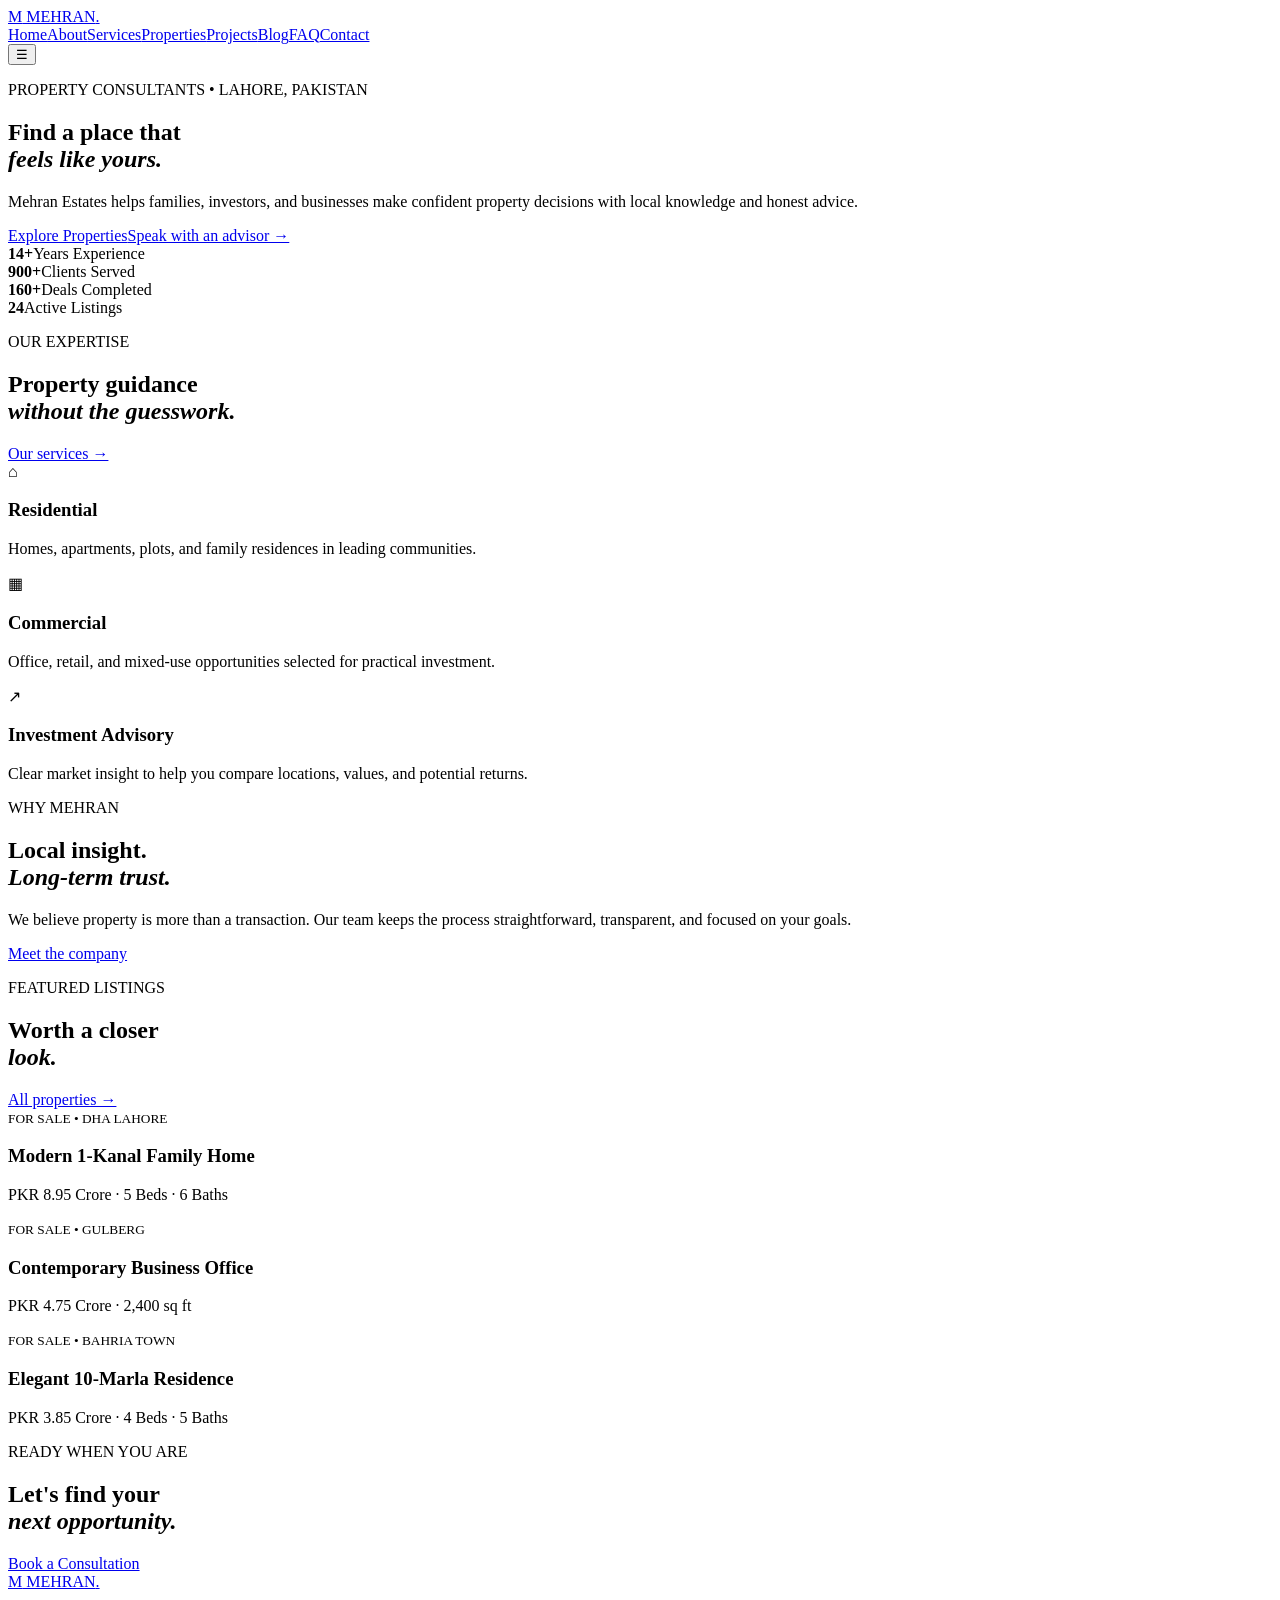
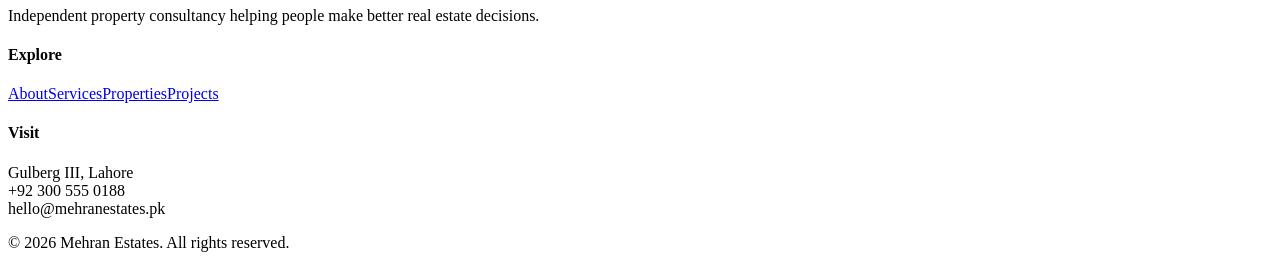
==== index.html @ ab403596 "Add files via upload" ====
<!DOCTYPE html><html lang="en"><head><meta charset="UTF-8"><meta name="viewport" content="width=device-width, initial-scale=1.0"><meta name="description" content="A better way to find your place in Pakistan."><title>Home | Mehran Estates</title><link rel="stylesheet" href="assets/css/style.css"></head><body>
<header><div class="container nav"><a class="logo" href="index.html"><span>M</span> MEHRAN<span class="gold">.</span></a><nav><a class="active" href="index.html">Home</a><a class="" href="about.html">About</a><a class="" href="services.html">Services</a><a class="" href="properties.html">Properties</a><a class="" href="projects.html">Projects</a><a class="" href="blog.html">Blog</a><a class="" href="faq.html">FAQ</a><a class="" href="contact.html">Contact</a></nav><button class="menu" aria-label="Open menu">☰</button></div></header><main><section class="hero"><div class="container hero-inner"><p class="eyebrow">PROPERTY CONSULTANTS • LAHORE, PAKISTAN</p><h1>Find a place that<br><i>feels like yours.</i></h1><p>Mehran Estates helps families, investors, and businesses make confident property decisions with local knowledge and honest advice.</p><div class="actions"><a class="btn" href="properties.html">Explore Properties</a><a class="link" href="contact.html">Speak with an advisor →</a></div></div></section>
<section class="stats"><div class="container stats-grid"><div><b>14+</b><span>Years Experience</span></div><div><b>900+</b><span>Clients Served</span></div><div><b>160+</b><span>Deals Completed</span></div><div><b>24</b><span>Active Listings</span></div></div></section>
<section class="section"><div class="container"><div class="heading"><div><p class="eyebrow">OUR EXPERTISE</p><h2>Property guidance<br><i>without the guesswork.</i></h2></div><a class="link" href="services.html">Our services →</a></div><div class="cards"><article><span class="icon">⌂</span><h3>Residential</h3><p>Homes, apartments, plots, and family residences in leading communities.</p></article><article><span class="icon">▦</span><h3>Commercial</h3><p>Office, retail, and mixed-use opportunities selected for practical investment.</p></article><article><span class="icon">↗</span><h3>Investment Advisory</h3><p>Clear market insight to help you compare locations, values, and potential returns.</p></article></div></div></section>
<section class="dark"><div class="container two"><div><p class="eyebrow">WHY MEHRAN</p><h2>Local insight.<br><i>Long-term trust.</i></h2></div><div><p>We believe property is more than a transaction. Our team keeps the process straightforward, transparent, and focused on your goals.</p><a class="btn light" href="about.html">Meet the company</a></div></div></section>
<section class="section"><div class="container"><div class="heading"><div><p class="eyebrow">FEATURED LISTINGS</p><h2>Worth a closer<br><i>look.</i></h2></div><a class="link" href="properties.html">All properties →</a></div><div class="property-grid">
<article class="property"><div class="photo p1"></div><div class="property-body"><small>FOR SALE • DHA LAHORE</small><h3>Modern 1-Kanal Family Home</h3><p>PKR 8.95 Crore · 5 Beds · 6 Baths</p></div></article>
<article class="property"><div class="photo p2"></div><div class="property-body"><small>FOR SALE • GULBERG</small><h3>Contemporary Business Office</h3><p>PKR 4.75 Crore · 2,400 sq ft</p></div></article>
<article class="property"><div class="photo p3"></div><div class="property-body"><small>FOR SALE • BAHRIA TOWN</small><h3>Elegant 10-Marla Residence</h3><p>PKR 3.85 Crore · 4 Beds · 5 Baths</p></div></article></div></div></section>
<section class="cta"><div class="container"><p class="eyebrow">READY WHEN YOU ARE</p><h2>Let's find your<br><i>next opportunity.</i></h2><a class="btn" href="contact.html">Book a Consultation</a></div></section></main>
<footer><div class="container footer-grid"><div><a class="logo footer-logo" href="index.html"><span>M</span> MEHRAN<span class="gold">.</span></a><p>Independent property consultancy helping people make better real estate decisions.</p></div><div><h4>Explore</h4><a href="about.html">About</a><a href="services.html">Services</a><a href="properties.html">Properties</a><a href="projects.html">Projects</a></div><div><h4>Visit</h4><p>Gulberg III, Lahore<br>+92 300 555 0188<br>hello@mehranestates.pk</p></div></div><div class="copyright">© 2026 Mehran Estates. All rights reserved.</div></footer>
<script src="assets/js/script.js"></script></body></html>
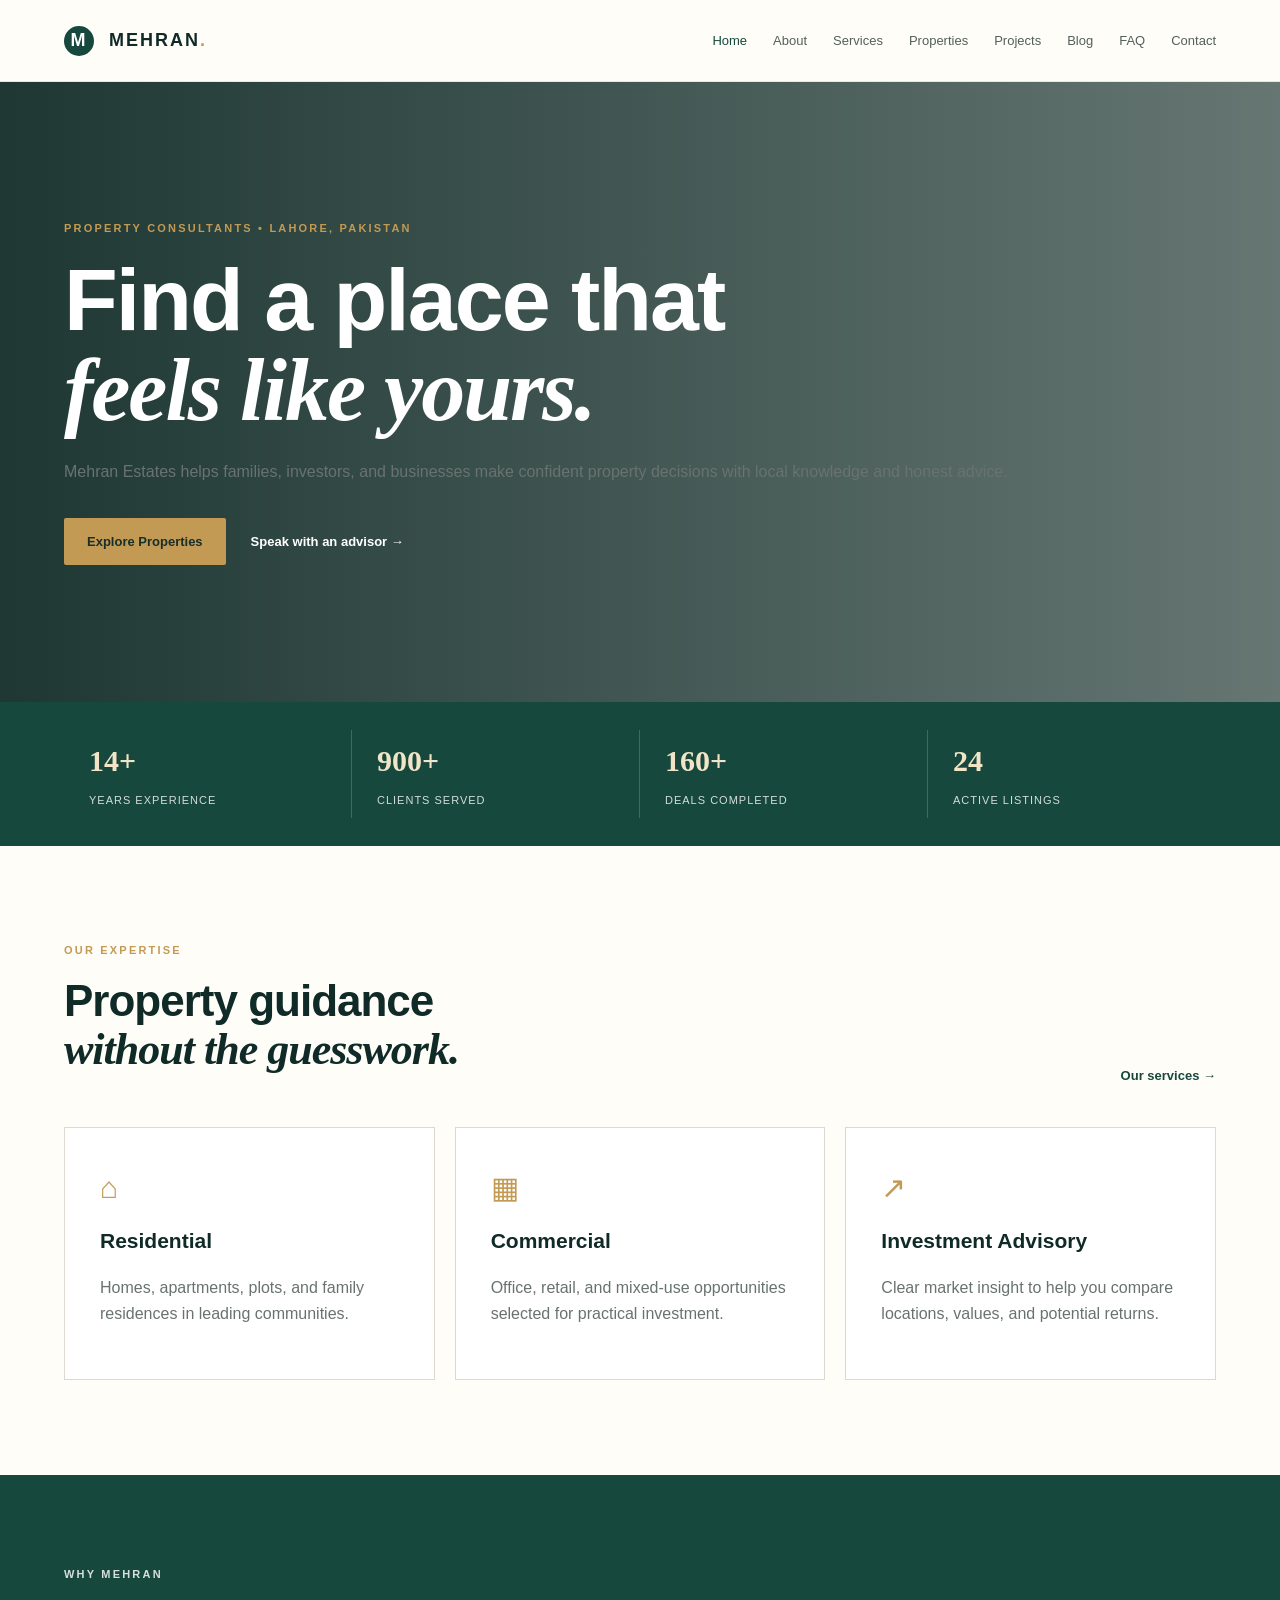
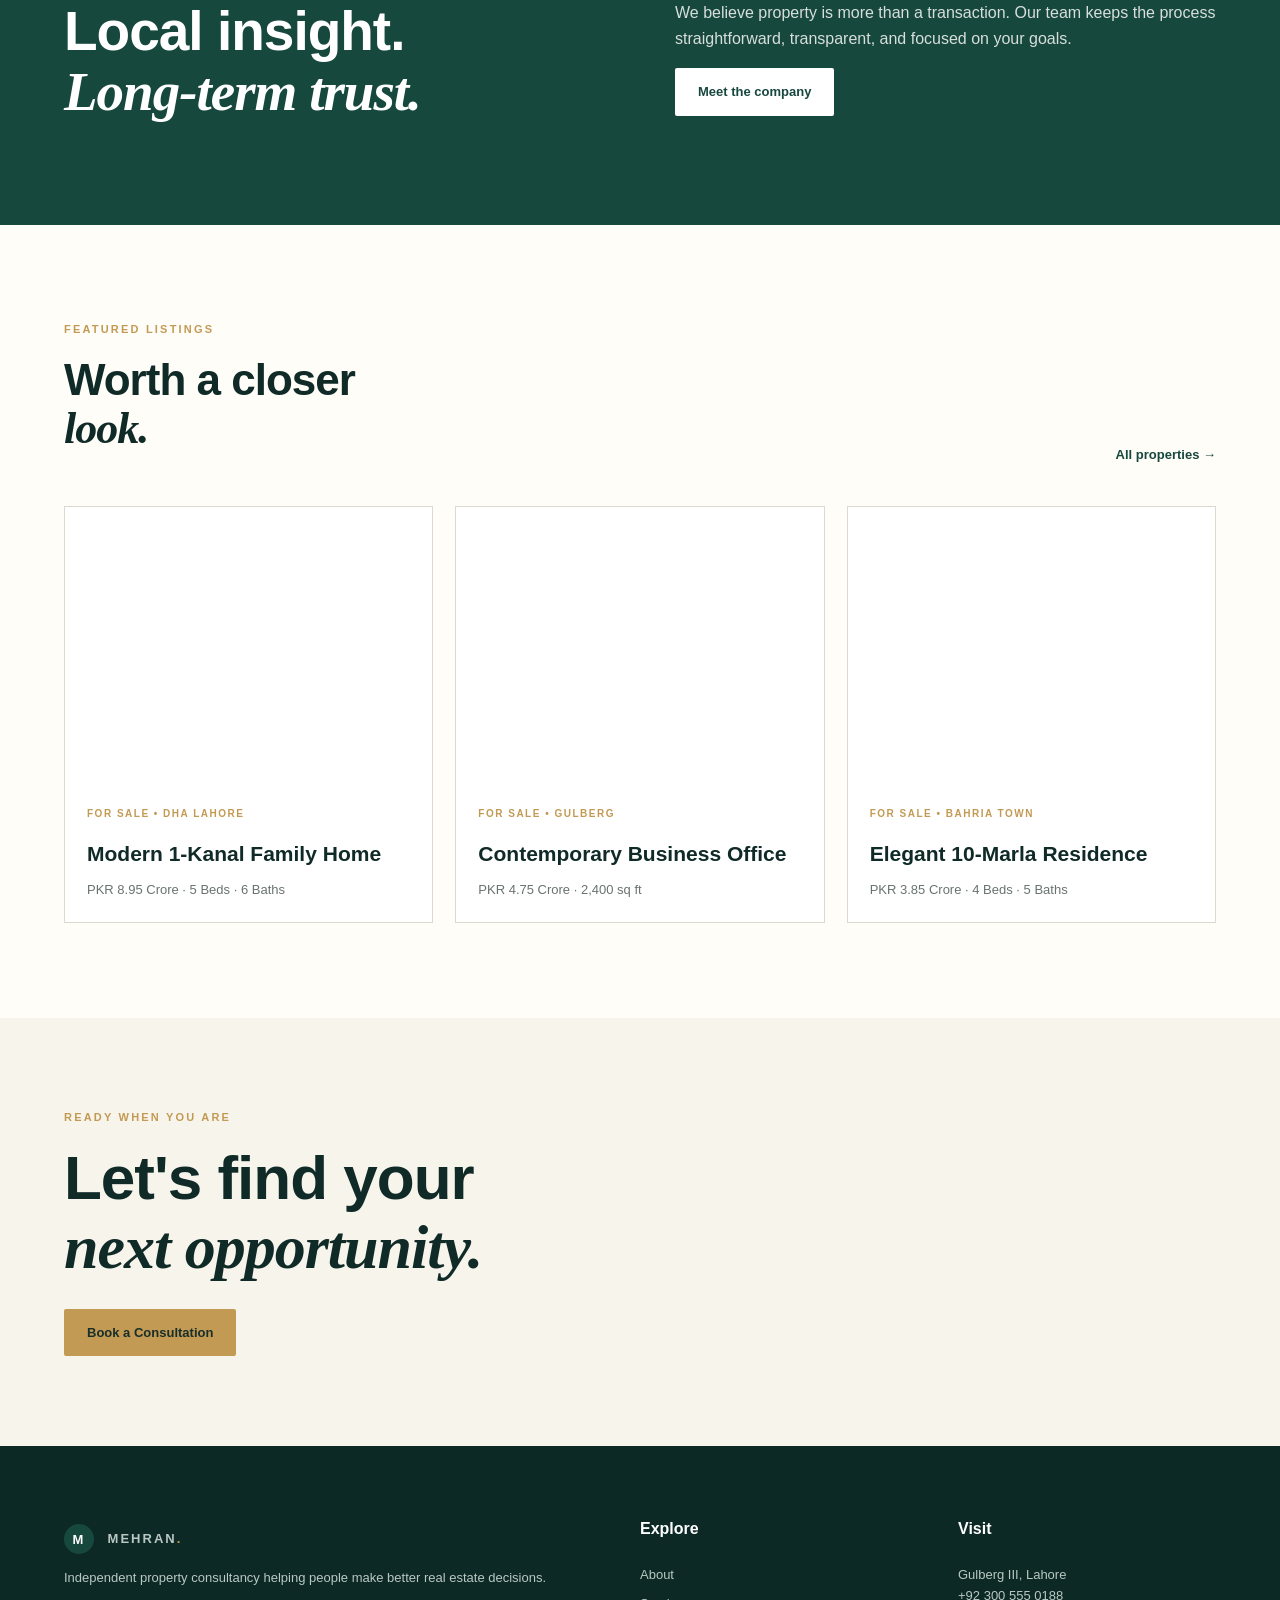
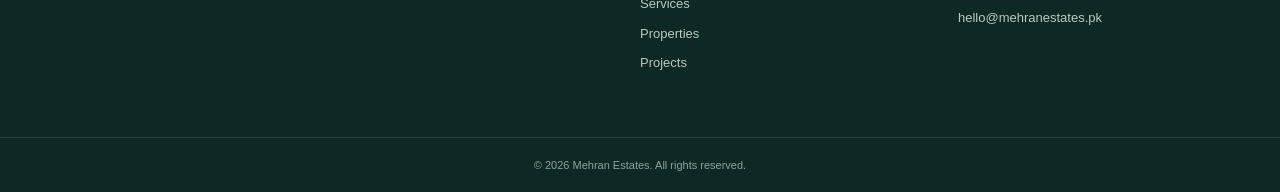
==== commit c58a6c36: "Update index.html" ====
--- a/index.html
+++ b/index.html
@@ -1,4 +1,4 @@
-<!DOCTYPE html><html lang="en"><head><meta charset="UTF-8"><meta name="viewport" content="width=device-width, initial-scale=1.0"><meta name="description" content="A better way to find your place in Pakistan."><title>Home | Mehran Estates</title><link rel="stylesheet" href="assets/css/style.css"></head><body>
+<!DOCTYPE html><html lang="en"><head><meta charset="UTF-8"><meta name="viewport" content="width=device-width, initial-scale=1.0"><meta name="description" content="A better way to find your place in Pakistan."><title>Home | Mehran Estates</title><link rel="stylesheet" href="style.css"></head><body>
 <header><div class="container nav"><a class="logo" href="index.html"><span>M</span> MEHRAN<span class="gold">.</span></a><nav><a class="active" href="index.html">Home</a><a class="" href="about.html">About</a><a class="" href="services.html">Services</a><a class="" href="properties.html">Properties</a><a class="" href="projects.html">Projects</a><a class="" href="blog.html">Blog</a><a class="" href="faq.html">FAQ</a><a class="" href="contact.html">Contact</a></nav><button class="menu" aria-label="Open menu">☰</button></div></header><main><section class="hero"><div class="container hero-inner"><p class="eyebrow">PROPERTY CONSULTANTS • LAHORE, PAKISTAN</p><h1>Find a place that<br><i>feels like yours.</i></h1><p>Mehran Estates helps families, investors, and businesses make confident property decisions with local knowledge and honest advice.</p><div class="actions"><a class="btn" href="properties.html">Explore Properties</a><a class="link" href="contact.html">Speak with an advisor →</a></div></div></section>
 <section class="stats"><div class="container stats-grid"><div><b>14+</b><span>Years Experience</span></div><div><b>900+</b><span>Clients Served</span></div><div><b>160+</b><span>Deals Completed</span></div><div><b>24</b><span>Active Listings</span></div></div></section>
 <section class="section"><div class="container"><div class="heading"><div><p class="eyebrow">OUR EXPERTISE</p><h2>Property guidance<br><i>without the guesswork.</i></h2></div><a class="link" href="services.html">Our services →</a></div><div class="cards"><article><span class="icon">⌂</span><h3>Residential</h3><p>Homes, apartments, plots, and family residences in leading communities.</p></article><article><span class="icon">▦</span><h3>Commercial</h3><p>Office, retail, and mixed-use opportunities selected for practical investment.</p></article><article><span class="icon">↗</span><h3>Investment Advisory</h3><p>Clear market insight to help you compare locations, values, and potential returns.</p></article></div></div></section>
@@ -9,4 +9,4 @@
 <article class="property"><div class="photo p3"></div><div class="property-body"><small>FOR SALE • BAHRIA TOWN</small><h3>Elegant 10-Marla Residence</h3><p>PKR 3.85 Crore · 4 Beds · 5 Baths</p></div></article></div></div></section>
 <section class="cta"><div class="container"><p class="eyebrow">READY WHEN YOU ARE</p><h2>Let's find your<br><i>next opportunity.</i></h2><a class="btn" href="contact.html">Book a Consultation</a></div></section></main>
 <footer><div class="container footer-grid"><div><a class="logo footer-logo" href="index.html"><span>M</span> MEHRAN<span class="gold">.</span></a><p>Independent property consultancy helping people make better real estate decisions.</p></div><div><h4>Explore</h4><a href="about.html">About</a><a href="services.html">Services</a><a href="properties.html">Properties</a><a href="projects.html">Projects</a></div><div><h4>Visit</h4><p>Gulberg III, Lahore<br>+92 300 555 0188<br>hello@mehranestates.pk</p></div></div><div class="copyright">© 2026 Mehran Estates. All rights reserved.</div></footer>
-<script src="assets/js/script.js"></script></body></html>+<script src="script.js"></script></body></html>
--- a/style.css
+++ b/style.css
@@ -0,0 +1,3 @@
+@import url('https://fonts.googleapis.com/css2?family=DM+Sans:wght@400;500;600;700&family=Playfair+Display:ital,wght@0,600;0,700;1,600;1,700&display=swap');
+:root{--ink:#102b27;--green:#17483e;--cream:#f7f4ec;--paper:#fffdf8;--gold:#c39a54;--muted:#69736e;--line:#ddd9cf}*{box-sizing:border-box}body{margin:0;background:var(--paper);color:var(--ink);font-family:"DM Sans",sans-serif;line-height:1.65}a{text-decoration:none;color:inherit}.container{width:min(1160px,90%);margin:auto}header{height:82px;border-bottom:1px solid #ebe8df;background:rgba(255,253,248,.96);display:flex;align-items:center;position:relative;z-index:5}.nav{display:flex;align-items:center;justify-content:space-between}.logo{font-weight:700;letter-spacing:2px;font-size:18px}.logo span:first-child{display:inline-grid;place-items:center;background:var(--green);color:white;width:30px;height:30px;border-radius:50%;margin-right:8px}.gold{color:var(--gold)}nav{display:flex;gap:26px;align-items:center}nav a{font-size:13px;color:#53605b}nav a:hover,nav a.active{color:var(--green)}.menu{display:none;background:none;border:0;font-size:25px;color:var(--green)}.hero{min-height:620px;display:flex;align-items:center;background:linear-gradient(90deg,rgba(16,43,39,.94),rgba(16,43,39,.64)),url("https://images.unsplash.com/photo-1600607687920-4e2a09cf159d?auto=format&fit=crop&w=1800&q=80") center/cover;color:white}.hero-inner{max-width:1160px}.eyebrow{font-size:11px;letter-spacing:2.2px;font-weight:700;color:var(--gold);margin:0 0 18px}.hero h1,.page-hero h1{font-size:clamp(48px,7vw,88px);line-height:1.02;margin:0 0 24px;letter-spacing:-2px}.hero h1 i,.page-hero h1 i,h2 i{font-family:"Playfair Display",serif;font-weight:600}.hero-text,.page-hero p{max-width:590px;color:#e4e8e4;font-size:17px}.actions{display:flex;gap:25px;align-items:center;margin-top:32px}.btn{display:inline-block;background:var(--gold);color:#182f2a;padding:13px 23px;border-radius:2px;font-weight:700;font-size:13px;border:0;cursor:pointer}.btn:hover{filter:brightness(.95)}.btn.light{background:#fff;color:var(--green)}.link{font-size:13px;font-weight:700;color:var(--green)}.hero .link{color:white}.stats{background:var(--green);color:white}.stats-grid{display:grid;grid-template-columns:repeat(4,1fr);padding:28px 0}.stats-grid div{padding:6px 25px;border-right:1px solid rgba(255,255,255,.18)}.stats-grid div:last-child{border:0}.stats-grid b{font-family:"Playfair Display";font-size:30px;display:block;color:#f2e4c6}.stats-grid span{font-size:11px;text-transform:uppercase;letter-spacing:1px;color:#d2ddd8}.section{padding:95px 0}.heading{display:flex;justify-content:space-between;align-items:end;margin-bottom:40px}h2{font-size:44px;line-height:1.1;letter-spacing:-1px;margin:0 0 12px}h3{font-size:21px;margin:12px 0 7px}p{color:var(--muted)}.cards{display:grid;grid-template-columns:repeat(3,1fr);gap:20px}.cards article{padding:35px;border:1px solid var(--line);background:#fff}.icon{font-size:30px;color:var(--gold)}.dark{background:var(--green);color:white;padding:90px 0}.dark p{color:#d7dfdc}.two{display:grid;grid-template-columns:1fr 1fr;gap:70px;align-items:center}.dark h2{font-size:55px}.page-hero{background:var(--cream);padding:100px 0 90px}.page-hero h1{font-size:70px}.page-hero p{color:var(--muted)}.values{display:grid;grid-template-columns:repeat(3,1fr);gap:50px;margin-top:45px}.values b{color:var(--gold);font-size:13px}.values h3{color:white}.property-grid{display:grid;grid-template-columns:repeat(3,1fr);gap:22px}.property{background:white;border:1px solid var(--line)}.photo{height:270px;background-size:cover;background-position:center}.p1{background-image:url("https://images.unsplash.com/photo-1600585154340-be6161a56a0c?auto=format&fit=crop&w=900&q=80")}.p2{background-image:url("https://images.unsplash.com/photo-1497366811353-6870744d04b2?auto=format&fit=crop&w=900&q=80")}.p3{background-image:url("https://images.unsplash.com/photo-1600607687939-ce8a6c25118c?auto=format&fit=crop&w=900&q=80")}.p4{background-image:url("https://images.unsplash.com/photo-1600566753086-00f18fb6b3ea?auto=format&fit=crop&w=900&q=80")}.p5{background-image:url("https://images.unsplash.com/photo-1486406146926-c627a92ad1ab?auto=format&fit=crop&w=900&q=80")}.p6{background-image:url("https://images.unsplash.com/photo-1600566753190-17f0baa2a6c3?auto=format&fit=crop&w=900&q=80")}.property-body{padding:22px}.property-body small,.project-list small,.blog-grid small{font-size:10px;letter-spacing:1.5px;font-weight:700;color:var(--gold)}.property-body p{font-size:13px;margin:0}.large{grid-template-columns:repeat(3,1fr)}.filters{display:flex;gap:8px;margin-bottom:35px}.filters button{background:transparent;border:1px solid var(--line);padding:9px 17px;cursor:pointer}.filters button.selected,.filters button:hover{background:var(--green);color:white;border-color:var(--green)}.service-list article{display:grid;grid-template-columns:100px 1fr;gap:35px;padding:42px 0;border-top:1px solid var(--line)}.service-list article>span{color:var(--gold);font-weight:700}.service-list h2{font-size:30px}.project-list article{display:grid;grid-template-columns:1fr 1fr;gap:55px;align-items:center;margin-bottom:75px}.project-photo{height:390px;background-size:cover;background-position:center}.x1{background-image:url("https://images.unsplash.com/photo-1600607688969-a5bfcd646154?auto=format&fit=crop&w=1000&q=80")}.x2{background-image:url("https://images.unsplash.com/photo-1497366754035-f200968a6e72?auto=format&fit=crop&w=1000&q=80")}.x3{background-image:url("https://images.unsplash.com/photo-1600607687920-4e2a09cf159d?auto=format&fit=crop&w=1000&q=80")}.blog-grid{display:grid;grid-template-columns:repeat(3,1fr);gap:25px}.blog-photo{height:230px;background-size:cover;background-position:center;margin-bottom:20px}.b1{background-image:url("https://images.unsplash.com/photo-1564013799919-ab600027ffc6?auto=format&fit=crop&w=900&q=80")}.b2{background-image:url("https://images.unsplash.com/photo-1556761175-b413da4baf72?auto=format&fit=crop&w=900&q=80")}.b3{background-image:url("https://images.unsplash.com/photo-1600607687920-4e2a09cf159d?auto=format&fit=crop&w=900&q=80")}.blog-grid h2{font-size:25px}.faq{max-width:850px}.faq details{border-top:1px solid var(--line);padding:23px 0}.faq summary{cursor:pointer;font-size:18px;font-weight:600}.faq p{max-width:700px}.contact-grid{display:grid;grid-template-columns:1fr 1fr;gap:90px}.contact-grid h2{font-size:48px}.contact-grid form{display:grid;gap:18px}label{font-size:12px;font-weight:700;display:grid;gap:7px}input,textarea{width:100%;padding:13px;border:1px solid var(--line);background:white;font:inherit;resize:vertical}#form-message{font-size:13px;color:var(--green)}.cta{background:var(--cream);padding:90px 0}.cta h2{font-size:62px;margin-bottom:28px}footer{background:#0d2925;color:white;padding:70px 0 0}.footer-grid{display:grid;grid-template-columns:2fr 1fr 1fr;gap:60px;padding-bottom:55px}.footer-grid p,.footer-grid a{color:#b9c8c3;font-size:13px}.footer-grid h4{margin-top:0;color:white}.footer-grid a{display:block;margin:8px 0}.footer-logo{color:white}.copyright{border-top:1px solid rgba(255,255,255,.12);padding:18px 5%;text-align:center;color:#8fa39c;font-size:11px}
+@media(max-width:800px){nav{display:none}.menu{display:block}.hero{min-height:600px}.stats-grid,.cards,.property-grid,.values,.two,.project-list article,.blog-grid,.contact-grid,.footer-grid{grid-template-columns:1fr}.stats-grid div{border-right:0;border-bottom:1px solid rgba(255,255,255,.15);padding:14px 0}.section{padding:65px 0}.heading{display:block}.heading .link{display:inline-block;margin-top:15px}.page-hero{padding:70px 0}.page-hero h1{font-size:52px}.hero h1{font-size:57px}.dark h2,.cta h2{font-size:45px}.project-list article{gap:25px;margin-bottom:55px}.project-photo{height:300px}.contact-grid{gap:45px}.footer-grid{gap:30px}.service-list article{grid-template-columns:55px 1fr}.service-list h2{font-size:25px}}
